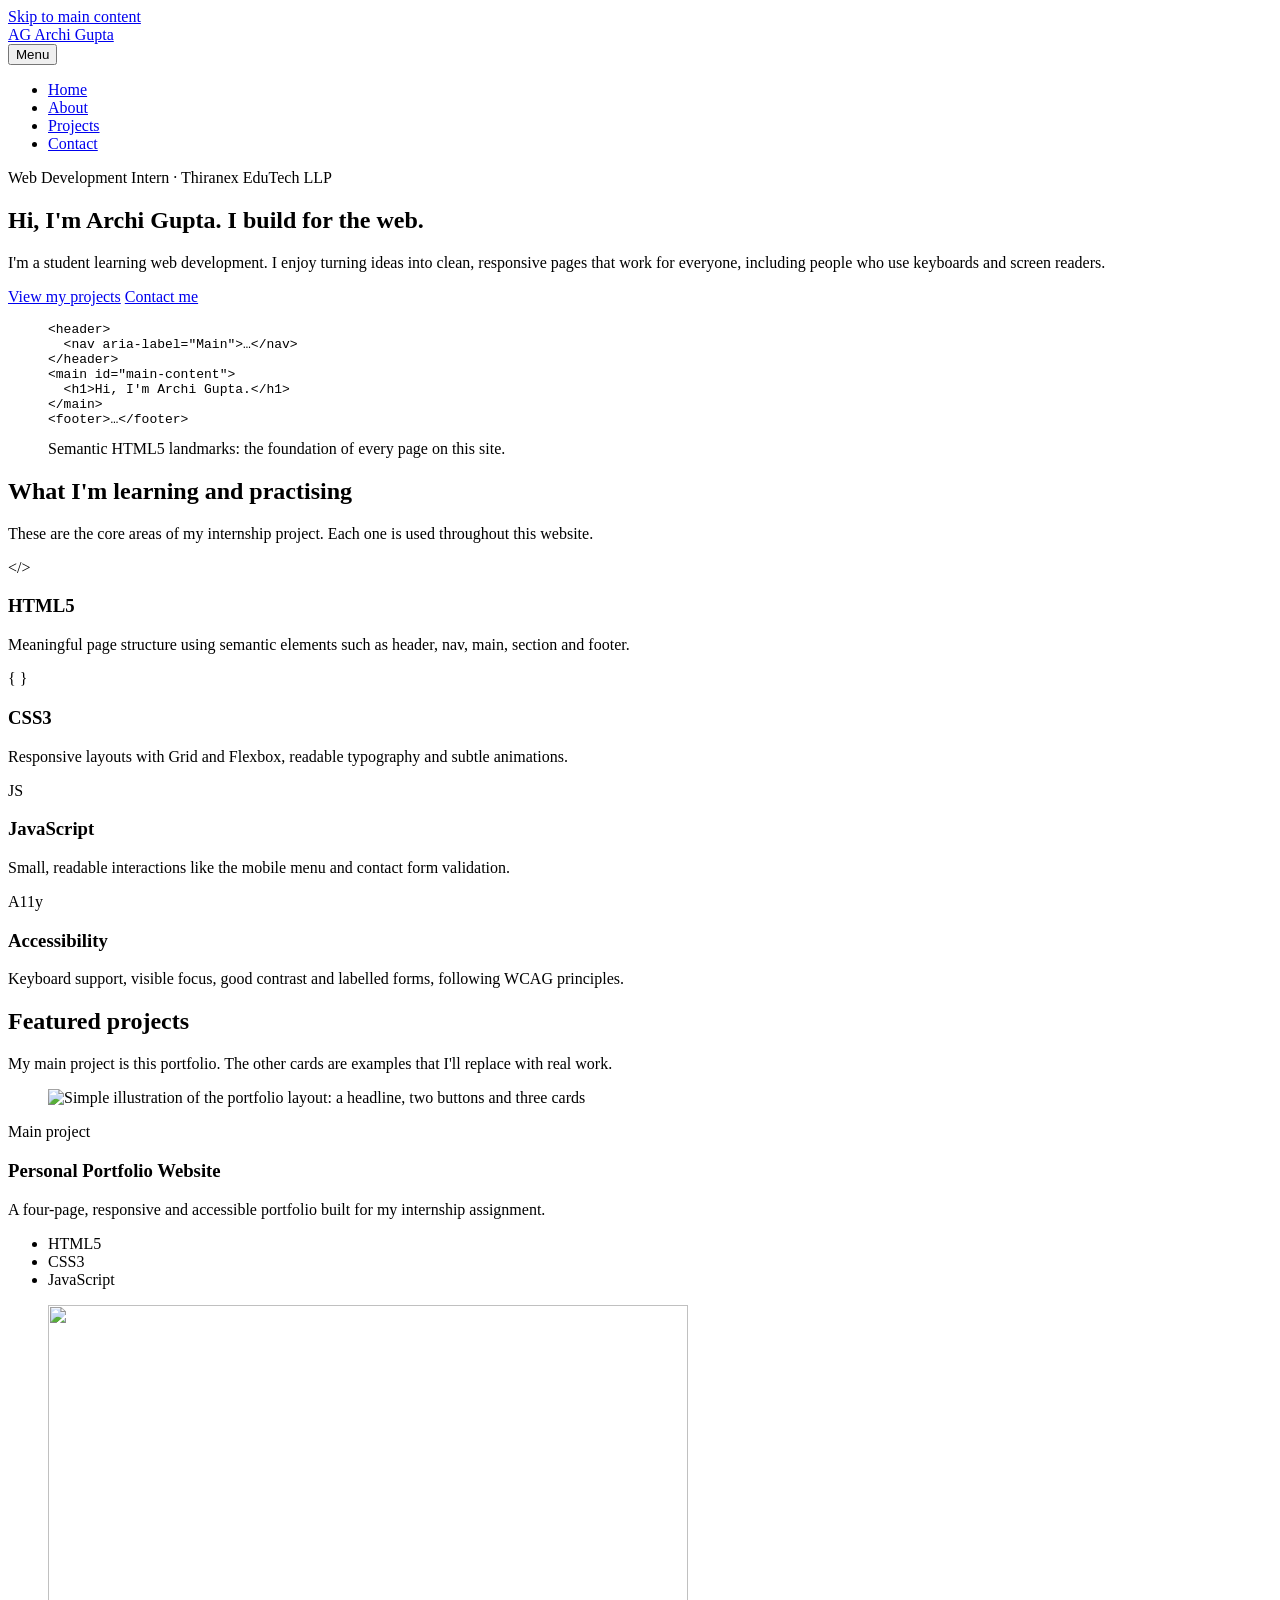
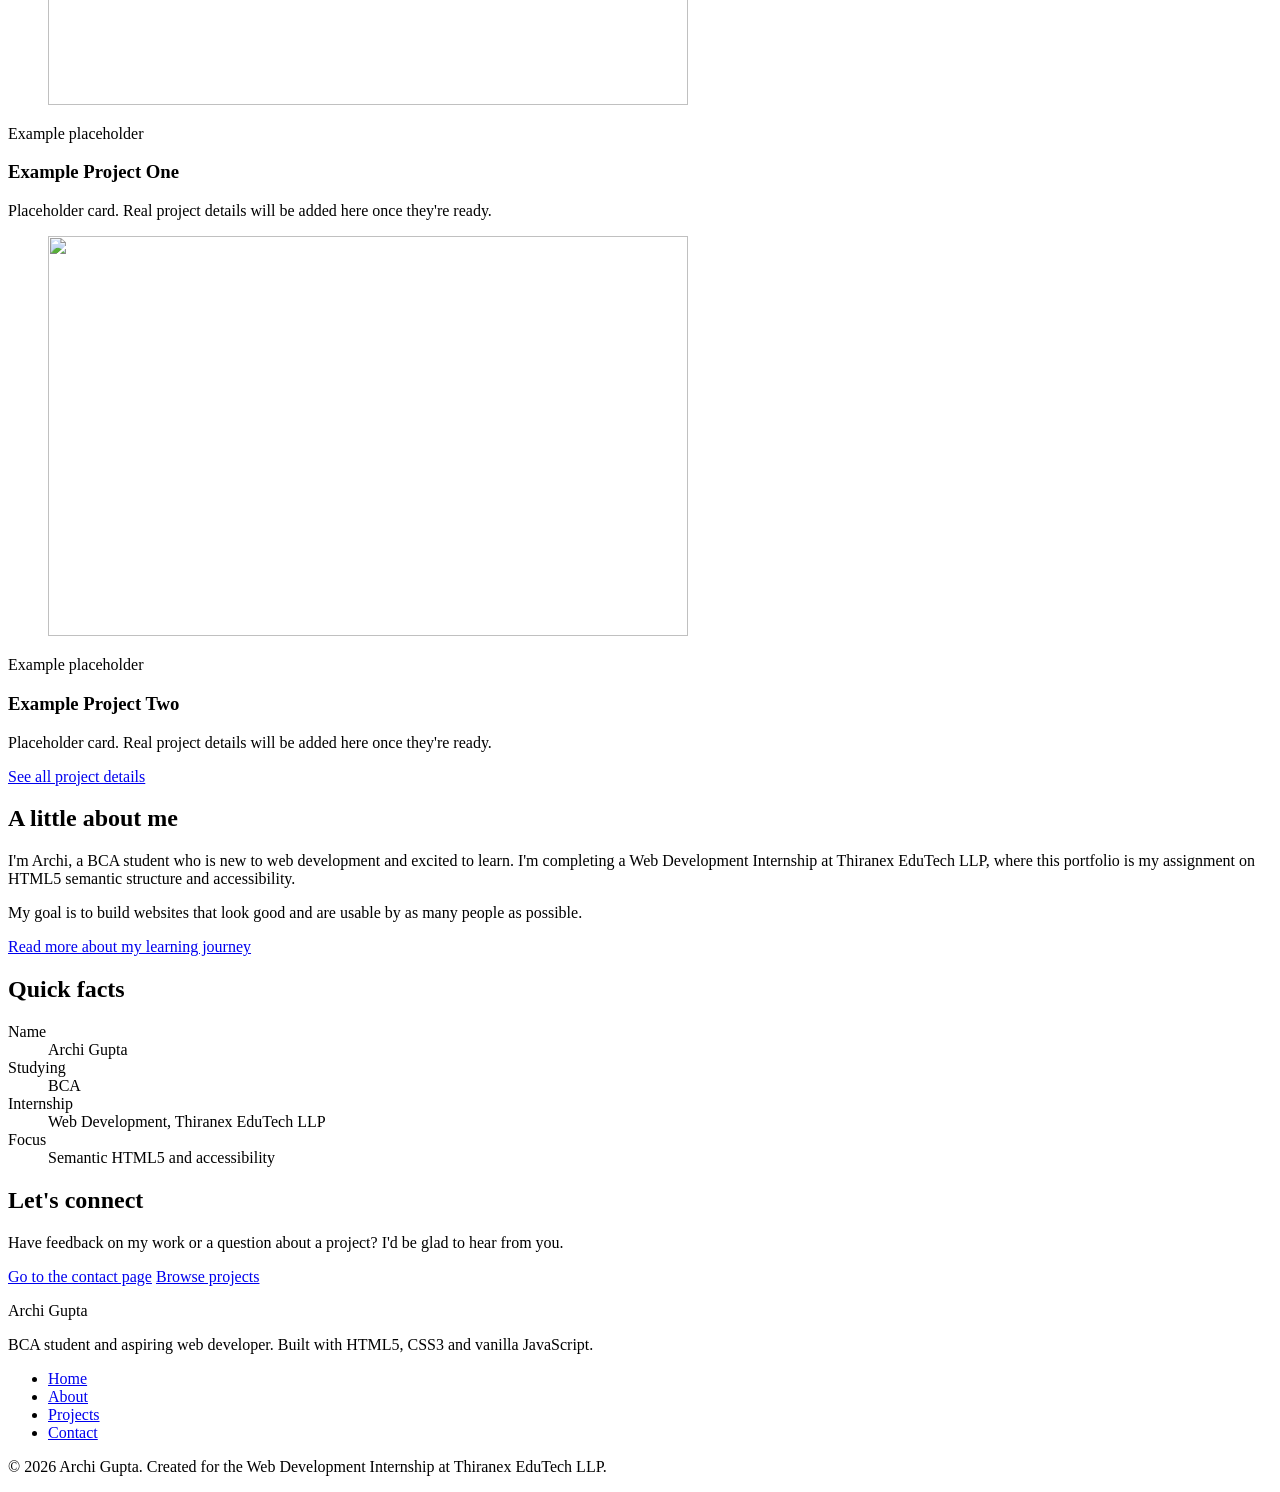
==== index.html @ 24c23763 "Portfolio Website Source Code" ====
<!DOCTYPE html>
<html lang="en">
<head>
  <meta charset="utf-8">
  <meta name="viewport" content="width=device-width, initial-scale=1">
  <title>Archi Gupta | Web Developer Portfolio – Home</title>
  <meta name="description" content="Portfolio of Archi Gupta, a BCA student learning web development, with projects built using semantic HTML5, CSS3, JavaScript and accessibility best practices.">
  <meta name="theme-color" content="#2f6b4f">
  <meta property="og:type" content="website">
  <meta property="og:site_name" content="Archi Gupta Portfolio">
  <meta property="og:title" content="Archi Gupta | Web Developer Portfolio">
  <meta property="og:description" content="A BCA student learning web development, building accessible websites with HTML5, CSS3 and JavaScript.">
  <meta property="og:locale" content="en_IN">
  <link rel="icon" href="assets/images/favicon.svg" type="image/svg+xml">
  <link rel="stylesheet" href="style.css">
  <script src="js/main.js" defer></script>
</head>
<body>
  <a class="skip-link" href="#main-content">Skip to main content</a>

  <header class="site-header">
    <div class="container header-inner">
      <a class="brand" href="index.html">
        <span class="brand__mark" aria-hidden="true">AG</span>
        Archi Gupta
      </a>
      <nav class="site-nav" aria-label="Main">
        <button class="nav-toggle" type="button" aria-expanded="false" aria-controls="primary-menu">
          <span class="nav-toggle__bars" aria-hidden="true"></span>
          Menu
        </button>
        <ul class="nav-menu" id="primary-menu">
          <li><a href="index.html" aria-current="page">Home</a></li>
          <li><a href="about.html">About</a></li>
          <li><a href="projects.html">Projects</a></li>
          <li><a href="contact.html">Contact</a></li>
        </ul>
      </nav>
    </div>
  </header>

  <main id="main-content" tabindex="-1">

    <!-- HERO -->
    <section class="hero" aria-labelledby="hero-heading">
      <div class="container hero__grid">
        <div class="hero__text fade-up">
          <p class="eyebrow">Web Development Intern · Thiranex EduTech LLP</p>
          <h1 id="hero-heading">Hi, I'm Archi Gupta. <span class="accent">I build for the web.</span></h1>
          <p class="lead">I'm a student learning web development. I enjoy turning ideas into clean, responsive pages that work for everyone, including people who use keyboards and screen readers.</p>
          <div class="btn-row">
            <a class="btn btn--primary" href="projects.html">View my projects</a>
            <a class="btn btn--ghost" href="contact.html">Contact me</a>
          </div>
        </div>

        <figure class="code-card fade-up">
          <pre><code>&lt;header&gt;
  &lt;nav aria-label="Main"&gt;…&lt;/nav&gt;
&lt;/header&gt;
&lt;main id="main-content"&gt;
  &lt;h1&gt;Hi, I'm Archi Gupta.&lt;/h1&gt;
&lt;/main&gt;
&lt;footer&gt;…&lt;/footer&gt;</code></pre>
          <figcaption>Semantic HTML5 landmarks: the foundation of every page on this site.</figcaption>
        </figure>
      </div>
    </section>

    <!-- SKILLS OVERVIEW -->
    <section class="section section--tint" aria-labelledby="skills-heading">
      <div class="container">
        <div class="section__intro">
          <h2 id="skills-heading">What I'm learning and practising</h2>
          <p>These are the core areas of my internship project. Each one is used throughout this website.</p>
        </div>
        <div class="grid grid--4">
          <article class="card">
            <span class="card__icon" aria-hidden="true">&lt;/&gt;</span>
            <h3>HTML5</h3>
            <p>Meaningful page structure using semantic elements such as header, nav, main, section and footer.</p>
          </article>
          <article class="card">
            <span class="card__icon" aria-hidden="true">{ }</span>
            <h3>CSS3</h3>
            <p>Responsive layouts with Grid and Flexbox, readable typography and subtle animations.</p>
          </article>
          <article class="card">
            <span class="card__icon" aria-hidden="true">JS</span>
            <h3>JavaScript</h3>
            <p>Small, readable interactions like the mobile menu and contact form validation.</p>
          </article>
          <article class="card">
            <span class="card__icon" aria-hidden="true">A11y</span>
            <h3>Accessibility</h3>
            <p>Keyboard support, visible focus, good contrast and labelled forms, following WCAG principles.</p>
          </article>
        </div>
      </div>
    </section>

    <!-- FEATURED PROJECTS -->
    <section class="section" aria-labelledby="featured-heading">
      <div class="container">
        <div class="section__intro">
          <h2 id="featured-heading">Featured projects</h2>
          <p>My main project is this portfolio. The other cards are examples that I'll replace with real work.</p>
        </div>
        <div class="grid grid--3">
          <article class="card project-card">
            <figure class="project-card__preview">
              <img src="assets/images/portfolio-preview.svg" width="640" height="400" alt="Simple illustration of the portfolio layout: a headline, two buttons and three cards">
            </figure>
            <div class="project-card__body">
              <span class="badge">Main project</span>
              <h3>Personal Portfolio Website</h3>
              <p>A four-page, responsive and accessible portfolio built for my internship assignment.</p>
              <ul class="tag-list">
                <li>HTML5</li><li>CSS3</li><li>JavaScript</li>
              </ul>
            </div>
          </article>
          <article class="card project-card">
            <figure class="project-card__preview">
              <img src="assets/images/placeholder-preview.svg" width="640" height="400" alt="">
            </figure>
            <div class="project-card__body">
              <span class="badge badge--placeholder">Example placeholder</span>
              <h3>Example Project One</h3>
              <p>Placeholder card. Real project details will be added here once they're ready.</p>
            </div>
          </article>
          <article class="card project-card">
            <figure class="project-card__preview">
              <img src="assets/images/placeholder-preview.svg" width="640" height="400" alt="">
            </figure>
            <div class="project-card__body">
              <span class="badge badge--placeholder">Example placeholder</span>
              <h3>Example Project Two</h3>
              <p>Placeholder card. Real project details will be added here once they're ready.</p>
            </div>
          </article>
        </div>
        <div class="btn-row">
          <a class="btn btn--ghost" href="projects.html">See all project details</a>
        </div>
      </div>
    </section>

    <!-- SHORT INTRODUCTION -->
    <section class="section section--tint" aria-labelledby="intro-heading">
      <div class="container split">
        <div>
          <h2 id="intro-heading">A little about me</h2>
          <p>I'm Archi, a BCA student who is new to web development and excited to learn. I'm completing a Web Development Internship at Thiranex EduTech LLP, where this portfolio is my assignment on HTML5 semantic structure and accessibility.</p>
          <p>My goal is to build websites that look good and are usable by as many people as possible.</p>
          <p><a href="about.html">Read more about my learning journey</a></p>
        </div>
        <aside class="aside-card" aria-labelledby="facts-heading">
          <h2 id="facts-heading">Quick facts</h2>
          <dl class="facts">
            <div><dt>Name</dt><dd>Archi Gupta</dd></div>
            <div><dt>Studying</dt><dd>BCA</dd></div>
            <div><dt>Internship</dt><dd>Web Development, Thiranex EduTech LLP</dd></div>
            <div><dt>Focus</dt><dd>Semantic HTML5 and accessibility</dd></div>
          </dl>
        </aside>
      </div>
    </section>

    <!-- CONTACT CTA -->
    <section class="section" aria-labelledby="cta-heading">
      <div class="container">
        <div class="cta-band">
          <h2 id="cta-heading">Let's connect</h2>
          <p>Have feedback on my work or a question about a project? I'd be glad to hear from you.</p>
          <div class="btn-row">
            <a class="btn btn--primary" href="contact.html">Go to the contact page</a>
            <a class="btn btn--ghost" href="projects.html">Browse projects</a>
          </div>
        </div>
      </div>
    </section>
  </main>

  <footer class="site-footer">
    <div class="container">
      <div class="footer-grid">
        <div>
          <p class="footer-brand">Archi Gupta</p>
          <p>BCA student and aspiring web developer. Built with HTML5, CSS3 and vanilla JavaScript.</p>
        </div>
        <nav aria-label="Footer">
          <ul class="footer-links">
            <li><a href="index.html">Home</a></li>
            <li><a href="about.html">About</a></li>
            <li><a href="projects.html">Projects</a></li>
            <li><a href="contact.html">Contact</a></li>
          </ul>
        </nav>
      </div>
      <p class="footer-bottom">&copy; <span id="current-year">2026</span> Archi Gupta. Created for the Web Development Internship at Thiranex EduTech LLP.</p>
    </div>
  </footer>
</body>
</html>
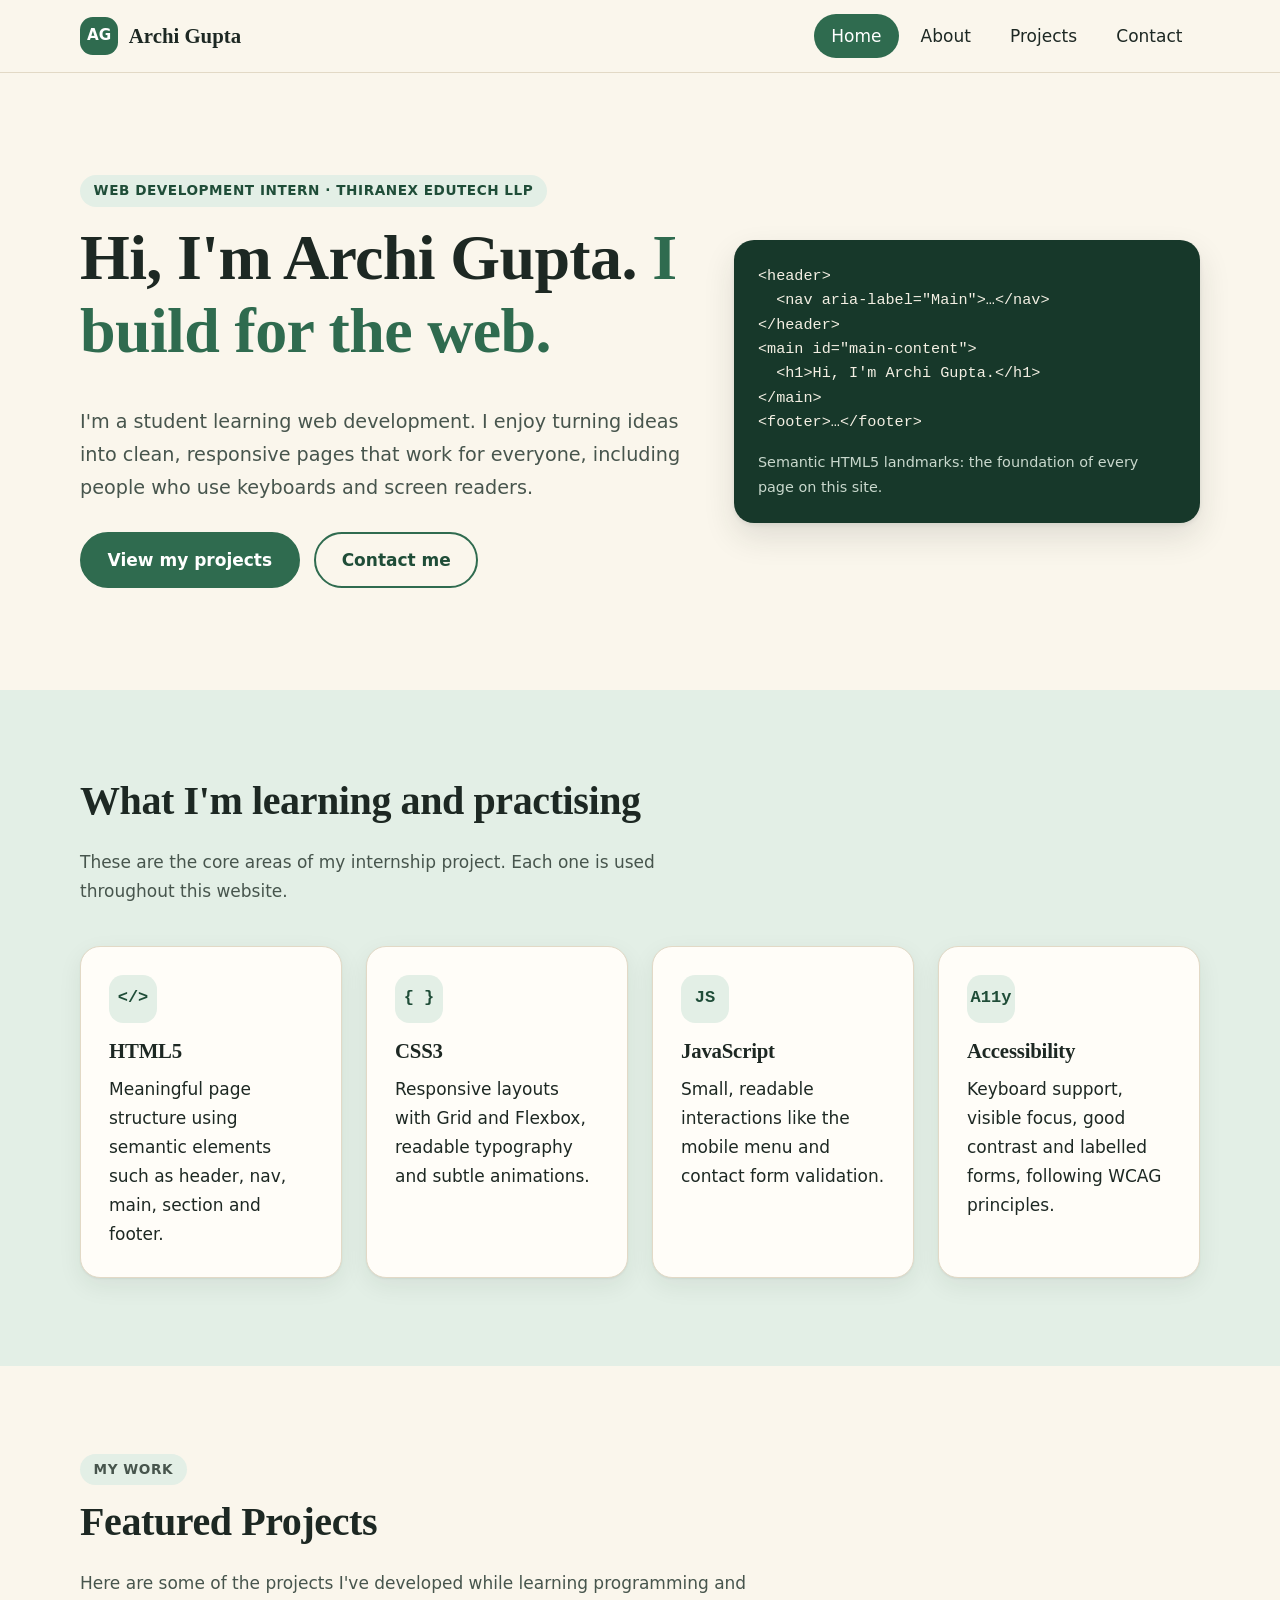
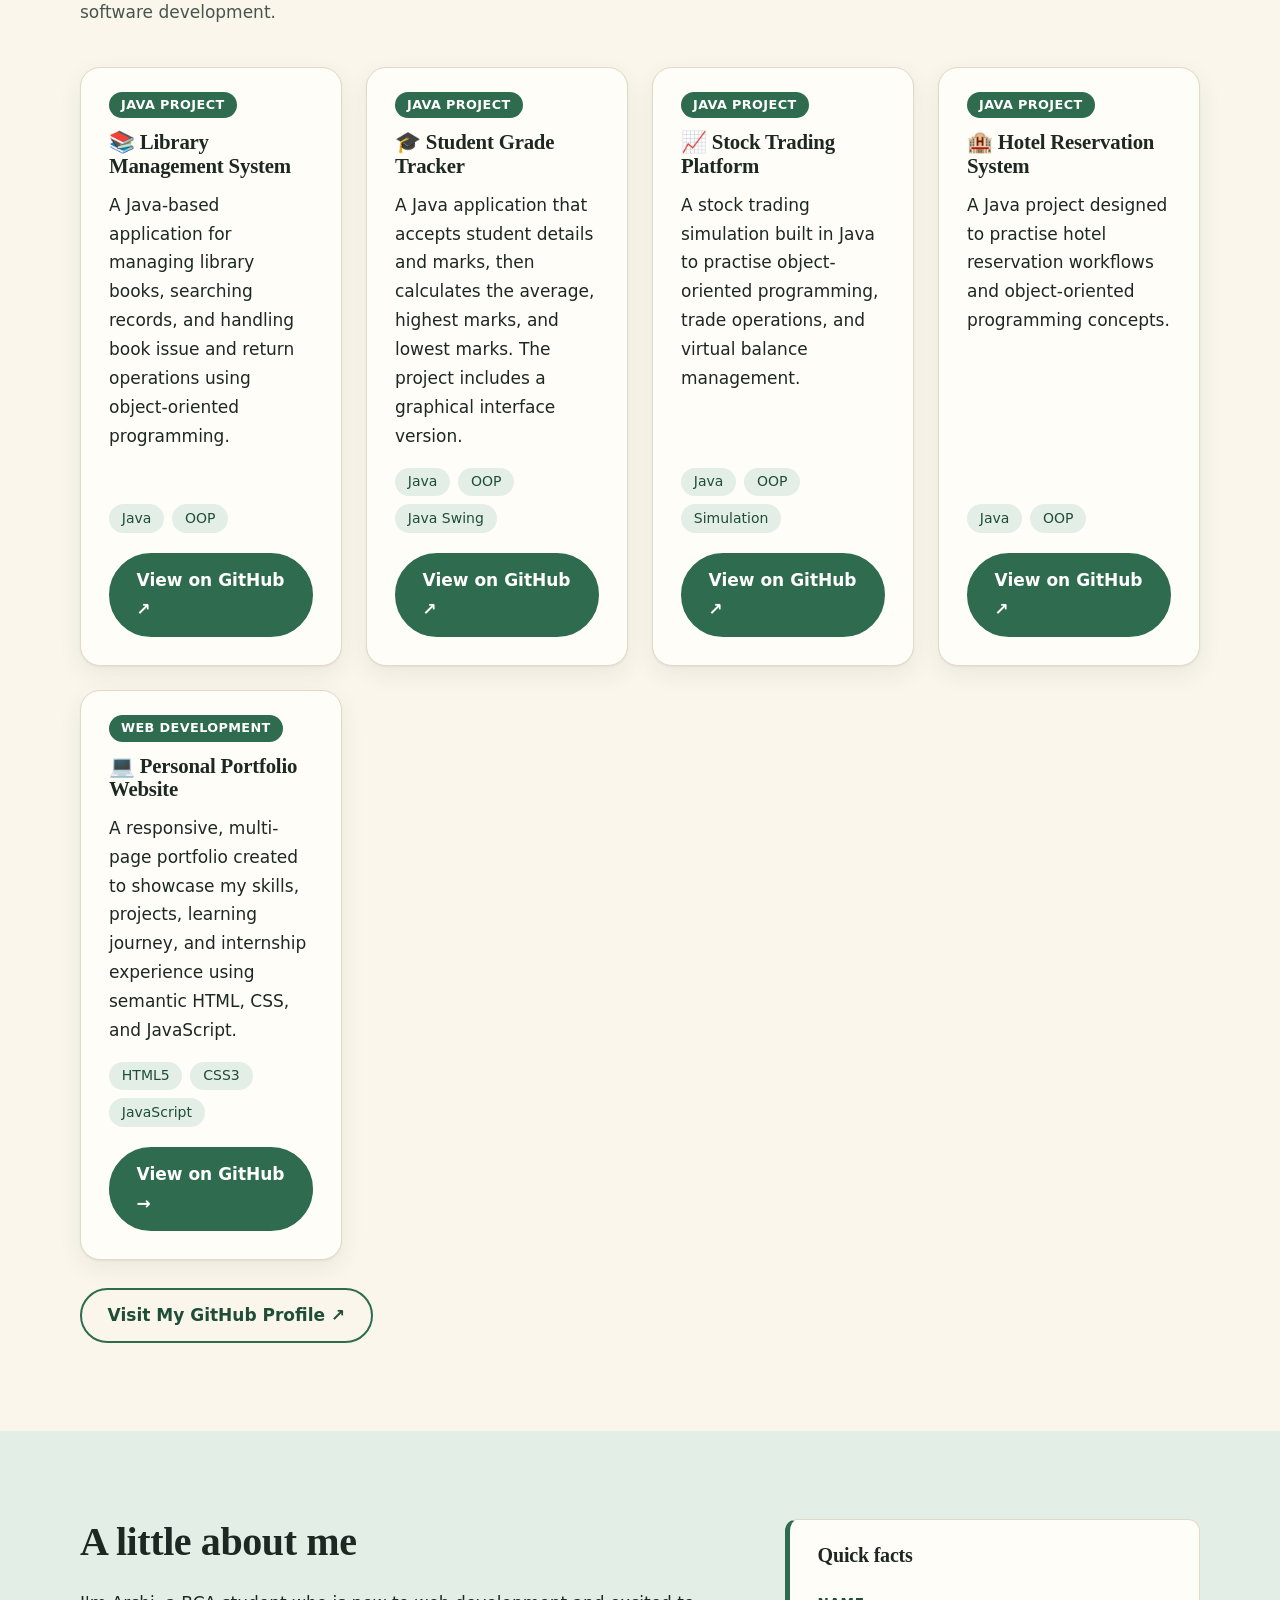
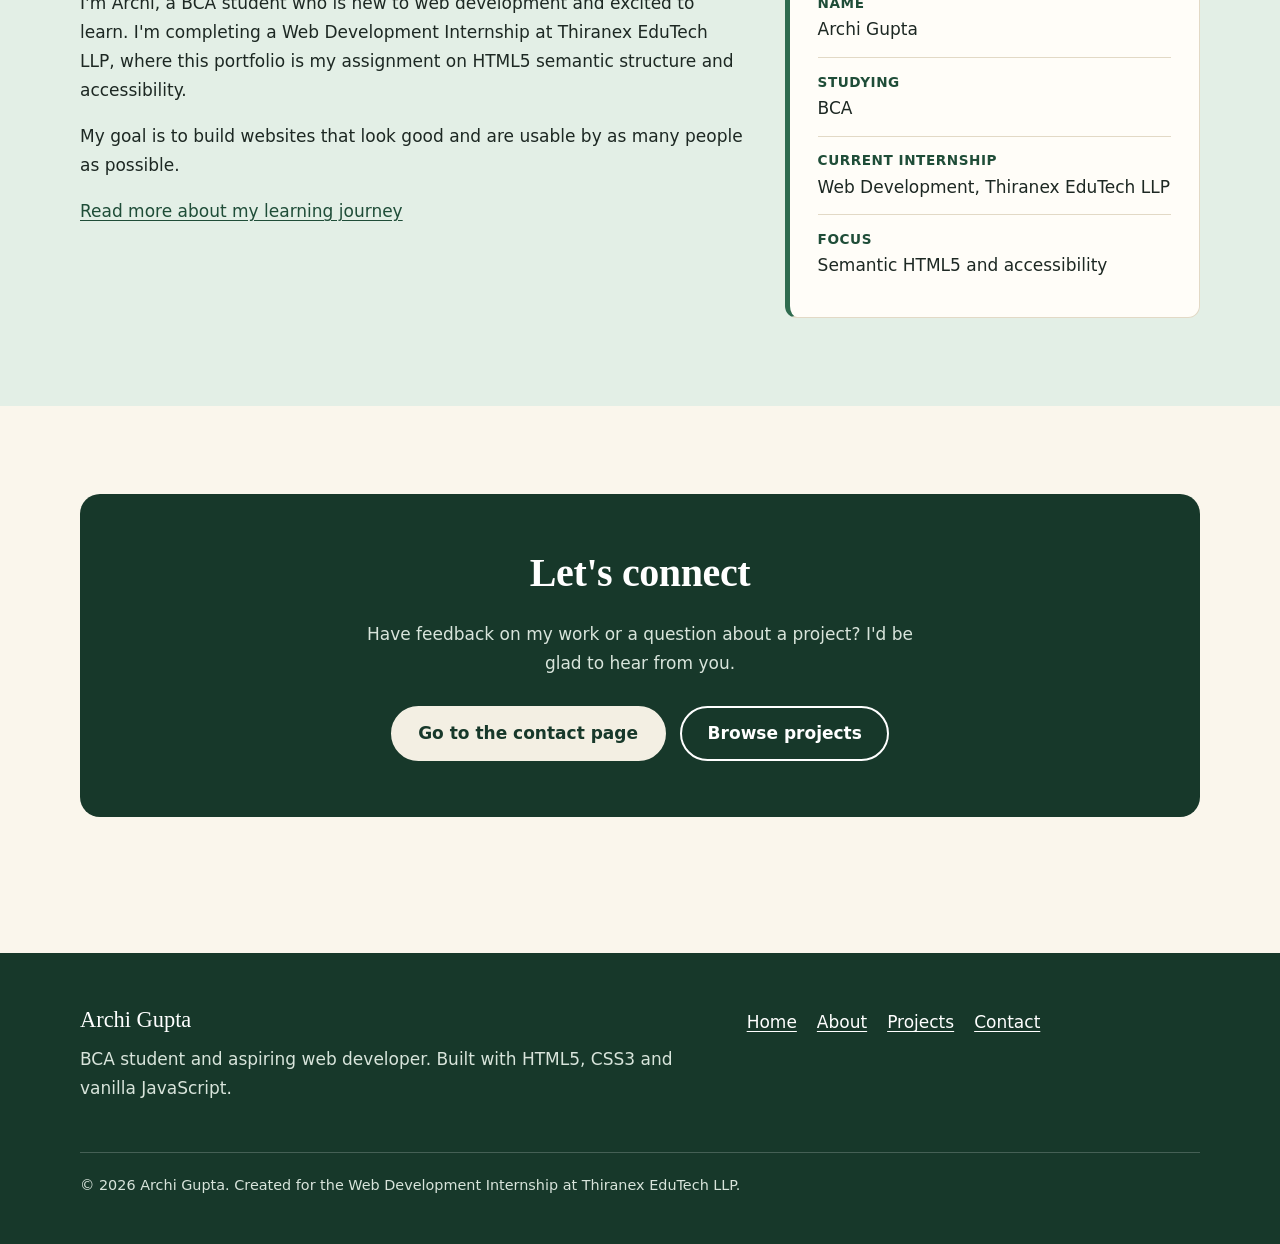
==== commit cbd21a2a: "Portfolio Source Code" ====
--- a/index.html
+++ b/index.html
@@ -100,53 +100,182 @@
     </section>
 
     <!-- FEATURED PROJECTS -->
-    <section class="section" aria-labelledby="featured-heading">
-      <div class="container">
-        <div class="section__intro">
-          <h2 id="featured-heading">Featured projects</h2>
-          <p>My main project is this portfolio. The other cards are examples that I'll replace with real work.</p>
-        </div>
-        <div class="grid grid--3">
-          <article class="card project-card">
-            <figure class="project-card__preview">
-              <img src="assets/images/portfolio-preview.svg" width="640" height="400" alt="Simple illustration of the portfolio layout: a headline, two buttons and three cards">
-            </figure>
-            <div class="project-card__body">
-              <span class="badge">Main project</span>
-              <h3>Personal Portfolio Website</h3>
-              <p>A four-page, responsive and accessible portfolio built for my internship assignment.</p>
-              <ul class="tag-list">
-                <li>HTML5</li><li>CSS3</li><li>JavaScript</li>
-              </ul>
-            </div>
-          </article>
-          <article class="card project-card">
-            <figure class="project-card__preview">
-              <img src="assets/images/placeholder-preview.svg" width="640" height="400" alt="">
-            </figure>
-            <div class="project-card__body">
-              <span class="badge badge--placeholder">Example placeholder</span>
-              <h3>Example Project One</h3>
-              <p>Placeholder card. Real project details will be added here once they're ready.</p>
-            </div>
-          </article>
-          <article class="card project-card">
-            <figure class="project-card__preview">
-              <img src="assets/images/placeholder-preview.svg" width="640" height="400" alt="">
-            </figure>
-            <div class="project-card__body">
-              <span class="badge badge--placeholder">Example placeholder</span>
-              <h3>Example Project Two</h3>
-              <p>Placeholder card. Real project details will be added here once they're ready.</p>
-            </div>
-          </article>
-        </div>
-        <div class="btn-row">
-          <a class="btn btn--ghost" href="projects.html">See all project details</a>
-        </div>
-      </div>
-    </section>
-
+    
+<!-- FEATURED PROJECTS -->
+<section class="section" aria-labelledby="featured-heading">
+  <div class="container">
+
+    <div class="section__intro">
+      <p class="eyebrow">MY WORK</p>
+      <h2 id="featured-heading">Featured Projects</h2>
+      <p>
+        Here are some of the projects I've developed while learning
+        programming and software development.
+      </p>
+    </div>
+
+    <div class="grid grid--3">
+
+      <!-- PROJECT 1: LIBRARY MANAGEMENT SYSTEM -->
+      <article class="card project-card">
+        <div class="project-card__body">
+          <span class="badge">Java Project</span>
+
+          <h3>📚 Library Management System</h3>
+
+          <p>
+            A Java-based application for managing library books,
+            searching records, and handling book issue and return
+            operations using object-oriented programming.
+          </p>
+
+          <ul class="tag-list">
+            <li>Java</li>
+            <li>OOP</li>
+          </ul>
+
+          <a
+            class="btn btn--primary"
+            href="https://github.com/archijsp05-ship-it/Library-Management-System"
+            target="_blank"
+            rel="noopener noreferrer"
+          >
+            View on GitHub ↗
+          </a>
+        </div>
+      </article>
+
+      <!-- PROJECT 2: STUDENT GRADE TRACKER -->
+      <article class="card project-card">
+        <div class="project-card__body">
+          <span class="badge">Java Project</span>
+
+          <h3>🎓 Student Grade Tracker</h3>
+
+          <p>
+            A Java application that accepts student details and marks,
+            then calculates the average, highest marks, and lowest marks.
+            The project includes a graphical interface version.
+          </p>
+
+          <ul class="tag-list">
+            <li>Java</li>
+            <li>OOP</li>
+            <li>Java Swing</li>
+          </ul>
+
+          <a
+            class="btn btn--primary"
+            href="https://github.com/archijsp05-ship-it/CodeAlpha_StudentGradeTracker"
+            target="_blank"
+            rel="noopener noreferrer"
+          >
+            View on GitHub ↗
+          </a>
+        </div>
+      </article>
+
+      <!-- PROJECT 3: STOCK TRADING PLATFORM -->
+      <article class="card project-card">
+        <div class="project-card__body">
+          <span class="badge">Java Project</span>
+
+          <h3>📈 Stock Trading Platform</h3>
+
+          <p>
+            A stock trading simulation built in Java to practise
+            object-oriented programming, trade operations, and
+            virtual balance management.
+          </p>
+
+          <ul class="tag-list">
+            <li>Java</li>
+            <li>OOP</li>
+            <li>Simulation</li>
+          </ul>
+
+          <a
+            class="btn btn--primary"
+            href="https://github.com/archijsp05-ship-it/CodeAlpha_StockTradingPlatform"
+            target="_blank"
+            rel="noopener noreferrer"
+          >
+            View on GitHub ↗
+          </a>
+        </div>
+      </article>
+
+      <!-- PROJECT 4: HOTEL RESERVATION SYSTEM -->
+      <article class="card project-card">
+        <div class="project-card__body">
+          <span class="badge">Java Project</span>
+
+          <h3>🏨 Hotel Reservation System</h3>
+
+          <p>
+            A Java project designed to practise hotel reservation
+            workflows and object-oriented programming concepts.
+          </p>
+
+          <ul class="tag-list">
+            <li>Java</li>
+            <li>OOP</li>
+          </ul>
+
+          <a
+            class="btn btn--primary"
+            href="https://github.com/archijsp05-ship-it/CodeAplha_HotelReservationSystem"
+            target="_blank"
+            rel="noopener noreferrer"
+          >
+            View on GitHub ↗
+          </a>
+        </div>
+      </article>
+
+      <!-- PROJECT 5: PERSONAL PORTFOLIO -->
+      <article class="card project-card">
+        <div class="project-card__body">
+          <span class="badge">Web Development</span>
+
+          <h3>💻 Personal Portfolio Website</h3>
+
+          <p>
+            A responsive, multi-page portfolio created to showcase
+            my skills, projects, learning journey, and internship
+            experience using semantic HTML, CSS, and JavaScript.
+          </p>
+
+          <ul class="tag-list">
+            <li>HTML5</li>
+            <li>CSS3</li>
+            <li>JavaScript</li>
+          </ul>
+
+          <a
+            class="btn btn--primary"
+            href="https://github.com/archijsp05-ship-it/My_Portfolio"
+          >
+            View on GitHub →
+          </a>
+        </div>
+      </article>
+
+    </div>
+
+    <div class="btn-row">
+      <a
+        class="btn btn--ghost"
+        href="https://github.com/archijsp05-ship-it"
+        target="_blank"
+        rel="noopener noreferrer"
+      >
+        Visit My GitHub Profile ↗
+      </a>
+    </div>
+
+  </div>
+</section>
     <!-- SHORT INTRODUCTION -->
     <section class="section section--tint" aria-labelledby="intro-heading">
       <div class="container split">
@@ -161,7 +290,7 @@
           <dl class="facts">
             <div><dt>Name</dt><dd>Archi Gupta</dd></div>
             <div><dt>Studying</dt><dd>BCA</dd></div>
-            <div><dt>Internship</dt><dd>Web Development, Thiranex EduTech LLP</dd></div>
+            <div><dt>CURRENT Internship</dt><dd>Web Development, Thiranex EduTech LLP</dd></div>
             <div><dt>Focus</dt><dd>Semantic HTML5 and accessibility</dd></div>
           </dl>
         </aside>
--- a/style.css
+++ b/style.css
@@ -0,0 +1,521 @@
+/* ==========================================================
+   Archi Gupta — Portfolio stylesheet
+   Sections: 1 Tokens · 2 Base · 3 Layout · 4 Header/Nav
+             5 Buttons · 6 Hero · 7 Cards · 8 Page sections
+             9 Contact form · 10 Footer · 11 Responsive
+             12 Reduced motion
+   ========================================================== */
+
+/* 1. DESIGN TOKENS ---------------------------------------- */
+:root {
+  /* Colours (all text pairs checked for WCAG AA contrast, 4.5:1+) */
+  --bg: #faf6ec;            /* light cream page background */
+  --surface: #fffdf8;       /* card background */
+  --ink: #1d2823;           /* main text */
+  --muted: #47554d;         /* secondary text */
+  --green: #2f6b4f;         /* accent / buttons (white text on it = 6.3:1) */
+  --green-dark: #1f4d38;    /* hover state */
+  --green-soft: #e3efe6;    /* tinted backgrounds */
+  --forest: #17382a;        /* footer + code card */
+  --line: #e2d9c6;          /* borders */
+  --error: #a12b2b;
+  --error-soft: #fbeaea;
+  --note-bg: #fdf0cf;       /* "placeholder" badges */
+  --note-ink: #5c4300;
+
+  /* Type */
+  --font-body: system-ui, -apple-system, "Segoe UI", Roboto, Helvetica, Arial, sans-serif;
+  --font-display: "Iowan Old Style", "Palatino Linotype", Palatino, Georgia, serif;
+
+  /* Shape + shadow */
+  --radius: 1.25rem;
+  --radius-sm: 0.75rem;
+  --shadow: 0 1px 2px rgba(29, 40, 35, 0.06), 0 8px 24px rgba(29, 40, 35, 0.07);
+  --shadow-hover: 0 2px 4px rgba(29, 40, 35, 0.08), 0 14px 32px rgba(29, 40, 35, 0.12);
+}
+
+/* 2. BASE -------------------------------------------------- */
+*, *::before, *::after { box-sizing: border-box; }
+
+html { scroll-behavior: smooth; -webkit-text-size-adjust: 100%; }
+
+body {
+  margin: 0;
+  font-family: var(--font-body);
+  font-size: 1.0625rem;         /* 17px, scales with user settings */
+  line-height: 1.7;
+  color: var(--ink);
+  background: var(--bg);
+}
+
+img, svg { max-width: 100%; height: auto; display: block; }
+
+h1, h2, h3 {
+  font-family: var(--font-display);
+  line-height: 1.15;
+  margin: 0 0 0.6em;
+  letter-spacing: -0.01em;
+}
+h1 { font-size: clamp(2.25rem, 5vw + 1rem, 4rem); }
+h2 { font-size: clamp(1.75rem, 2.5vw + 1rem, 2.5rem); }
+h3 { font-size: 1.3rem; }
+p  { margin: 0 0 1em; }
+
+a { color: var(--green-dark); text-underline-offset: 0.2em; }
+a:hover { color: var(--green); }
+
+/* Visible keyboard focus for every interactive element */
+:focus-visible {
+  outline: 3px solid var(--green);
+  outline-offset: 3px;
+  border-radius: 4px;
+}
+main:focus { outline: none; }   /* main is focused only by the skip link */
+
+.visually-hidden {
+  position: absolute !important;
+  width: 1px; height: 1px;
+  margin: -1px; padding: 0; border: 0;
+  overflow: hidden;
+  clip: rect(0 0 0 0);
+  white-space: nowrap;
+}
+
+/* Skip link: hidden until it receives keyboard focus */
+.skip-link {
+  position: absolute;
+  left: 1rem;
+  top: -4rem;
+  z-index: 100;
+  padding: 0.75rem 1.25rem;
+  background: var(--forest);
+  color: #fff;
+  font-weight: 600;
+  border-radius: var(--radius-sm);
+  text-decoration: none;
+}
+.skip-link:focus { top: 1rem; color: #fff; }
+
+/* 3. LAYOUT ------------------------------------------------ */
+.container { width: min(100% - 2.5rem, 70rem); margin-inline: auto; }
+
+.section { padding-block: clamp(3rem, 7vw, 5.5rem); }
+.section--tint { background: var(--green-soft); }
+
+.section__intro { max-width: 42rem; margin-bottom: 2.5rem; }
+.section__intro p { color: var(--muted); }
+
+.eyebrow {
+  display: inline-block;
+  margin-bottom: 0.9rem;
+  padding: 0.25rem 0.85rem;
+  font-size: 0.85rem;
+  font-weight: 600;
+  letter-spacing: 0.04em;
+  text-transform: uppercase;
+  color: var(--green-dark);
+  background: var(--green-soft);
+  border-radius: 999px;
+}
+
+.grid { display: grid; gap: 1.5rem; }
+.grid--2 { grid-template-columns: repeat(auto-fit, minmax(min(100%, 19rem), 1fr)); }
+.grid--3 { grid-template-columns: repeat(auto-fit, minmax(min(100%, 16rem), 1fr)); }
+.grid--4 { grid-template-columns: repeat(auto-fit, minmax(min(100%, 13rem), 1fr)); }
+
+.split { display: grid; gap: 2.5rem; align-items: start; }
+
+/* 4. HEADER + NAVIGATION ----------------------------------- */
+.site-header {
+  position: sticky;
+  top: 0;
+  z-index: 50;
+  background: rgba(250, 246, 236, 0.94);
+  backdrop-filter: blur(8px);
+  border-bottom: 1px solid var(--line);
+}
+.header-inner {
+  display: flex;
+  align-items: center;
+  justify-content: space-between;
+  gap: 1rem;
+  min-height: 4.5rem;
+  flex-wrap: wrap;
+}
+
+.brand {
+  display: inline-flex;
+  align-items: center;
+  gap: 0.65rem;
+  min-height: 44px;
+  font-family: var(--font-display);
+  font-size: 1.3rem;
+  font-weight: 700;
+  color: var(--ink);
+  text-decoration: none;
+}
+.brand__mark {
+  display: grid;
+  place-items: center;
+  width: 2.4rem; height: 2.4rem;
+  font-family: var(--font-body);
+  font-size: 0.95rem;
+  color: #fff;
+  background: var(--green);
+  border-radius: 0.8rem;
+}
+
+.nav-toggle {
+  display: none;                  /* shown only when JS is running (see .js below) */
+  align-items: center;
+  gap: 0.5rem;
+  min-height: 44px;
+  padding: 0.5rem 1rem;
+  font: inherit;
+  font-weight: 600;
+  color: var(--ink);
+  background: var(--surface);
+  border: 1.5px solid var(--ink);
+  border-radius: 999px;
+  cursor: pointer;
+}
+.nav-toggle__bars, .nav-toggle__bars::before, .nav-toggle__bars::after {
+  display: block;
+  width: 1.1rem; height: 2px;
+  background: currentColor;
+  border-radius: 2px;
+  transition: transform 0.2s ease;
+}
+.nav-toggle__bars { position: relative; }
+.nav-toggle__bars::before, .nav-toggle__bars::after { content: ""; position: absolute; left: 0; }
+.nav-toggle__bars::before { top: -6px; }
+.nav-toggle__bars::after  { top: 6px; }
+.nav-toggle[aria-expanded="true"] .nav-toggle__bars { background: transparent; }
+.nav-toggle[aria-expanded="true"] .nav-toggle__bars::before { transform: translateY(6px) rotate(45deg); }
+.nav-toggle[aria-expanded="true"] .nav-toggle__bars::after  { transform: translateY(-6px) rotate(-45deg); }
+
+.nav-menu {
+  display: flex;
+  flex-wrap: wrap;
+  gap: 0.25rem;
+  margin: 0; padding: 0;
+  list-style: none;
+}
+.nav-menu a {
+  display: inline-flex;
+  align-items: center;
+  min-height: 44px;
+  padding: 0.4rem 1rem;
+  font-weight: 500;
+  color: var(--ink);
+  text-decoration: none;
+  border-radius: 999px;
+  transition: background-color 0.2s ease;
+}
+.nav-menu a:hover { background: var(--green-soft); color: var(--ink); }
+.nav-menu a[aria-current="page"] { background: var(--green); color: #fff; }
+
+/* Collapsed menu only when JavaScript is available */
+@media (max-width: 47.99em) {
+  .js .nav-toggle { display: inline-flex; }
+  .js .site-nav { width: 100%; }
+  .js .nav-menu { display: none; flex-direction: column; padding-bottom: 1rem; }
+  .js .nav-menu.is-open { display: flex; }
+  .nav-menu a { width: 100%; }
+  .site-nav { order: 3; }
+}
+
+/* 5. BUTTONS ----------------------------------------------- */
+.btn {
+  display: inline-flex;
+  align-items: center;
+  justify-content: center;
+  gap: 0.5rem;
+  min-height: 48px;
+  padding: 0.7rem 1.6rem;
+  font: inherit;
+  font-weight: 600;
+  text-decoration: none;
+  border: 2px solid var(--green);
+  border-radius: 999px;
+  cursor: pointer;
+  transition: transform 0.2s ease, background-color 0.2s ease, box-shadow 0.2s ease;
+}
+.btn--primary { background: var(--green); color: #fff; }
+.btn--primary:hover { background: var(--green-dark); border-color: var(--green-dark); color: #fff; transform: translateY(-2px); box-shadow: var(--shadow); }
+.btn--ghost { background: transparent; color: var(--green-dark); }
+.btn--ghost:hover { background: var(--green-soft); color: var(--green-dark); transform: translateY(-2px); }
+.btn-row { display: flex; flex-wrap: wrap; gap: 0.9rem; margin-top: 1.75rem; }
+
+/* Link-styled-as-button that isn't available yet */
+.btn--pending {
+  min-height: 44px;
+  padding: 0.5rem 1.1rem;
+  font-size: 0.95rem;
+  font-weight: 500;
+  color: var(--muted);
+  background: transparent;
+  border: 1.5px dashed var(--muted);
+  border-radius: 999px;
+  display: inline-flex;
+  align-items: center;
+}
+
+/* 6. HERO -------------------------------------------------- */
+.hero { padding-block: clamp(3rem, 8vw, 6.5rem); }
+.hero__grid { display: grid; gap: 3rem; align-items: center; }
+.hero__text .lead { font-size: 1.2rem; color: var(--muted); max-width: 38rem; }
+.hero h1 .accent { color: var(--green); }
+
+.code-card {
+  margin: 0;
+  padding: 1.5rem;
+  color: #f3efe3;
+  background: var(--forest);
+  border-radius: var(--radius);
+  box-shadow: var(--shadow-hover);
+}
+.code-card pre {
+  margin: 0 0 1rem;
+  font-family: ui-monospace, "SF Mono", Consolas, monospace;
+  font-size: 0.95rem;
+  line-height: 1.6;
+  white-space: pre-wrap;           /* wraps instead of scrolling → no overflow */
+  overflow-wrap: anywhere;
+}
+.code-card figcaption { font-size: 0.9rem; color: #c9d8cd; }
+
+/* Gentle entrance animation (disabled for reduced motion, section 12) */
+.fade-up { animation: fadeUp 0.7s ease both; }
+@keyframes fadeUp {
+  from { opacity: 0; transform: translateY(16px); }
+  to   { opacity: 1; transform: none; }
+}
+
+/* 7. CARDS ------------------------------------------------- */
+.card {
+  display: flex;
+  flex-direction: column;
+  padding: 1.75rem;
+  background: var(--surface);
+  border: 1px solid var(--line);
+  border-radius: var(--radius);
+  box-shadow: var(--shadow);
+  transition: transform 0.25s ease, box-shadow 0.25s ease;
+}
+.card:hover { transform: translateY(-4px); box-shadow: var(--shadow-hover); }
+.card p:last-child { margin-bottom: 0; }
+.card__icon {
+  display: grid;
+  place-items: center;
+  width: 3rem; height: 3rem;
+  margin-bottom: 1rem;
+  font-family: ui-monospace, Consolas, monospace;
+  font-weight: 700;
+  color: var(--green-dark);
+  background: var(--green-soft);
+  border-radius: 0.9rem;
+}
+
+.tag-list { display: flex; flex-wrap: wrap; gap: 0.5rem; margin: 0 0 1.25rem; padding: 0; list-style: none; }
+.tag-list li {
+  padding: 0.15rem 0.8rem;
+  font-size: 0.875rem;
+  font-weight: 500;
+  color: var(--green-dark);
+  background: var(--green-soft);
+  border-radius: 999px;
+}
+
+.badge {
+  display: inline-block;
+  align-self: flex-start;
+  margin-bottom: 0.75rem;
+  padding: 0.15rem 0.75rem;
+  font-size: 0.8rem;
+  font-weight: 700;
+  letter-spacing: 0.03em;
+  text-transform: uppercase;
+  border-radius: 999px;
+  color: #fff;
+  background: var(--green);
+}
+.badge--placeholder { color: var(--note-ink); background: var(--note-bg); }
+
+/* Project cards */
+.project-card { padding: 0; overflow: hidden; }
+.project-card__preview { margin: 0; background: var(--green-soft); border-bottom: 1px solid var(--line); }
+.project-card__preview img { width: 100%; aspect-ratio: 16 / 10; object-fit: cover; }
+.project-card__preview figcaption { padding: 0.5rem 1.25rem; font-size: 0.85rem; color: var(--muted); }
+.project-card__body { display: flex; flex-direction: column; flex: 1; padding: 1.5rem 1.75rem 1.75rem; }
+.project-card__body > p { flex: 1; }
+.project-card__links { display: flex; flex-wrap: wrap; gap: 0.6rem; }
+
+/* 8. PAGE SECTIONS ----------------------------------------- */
+.page-hero { padding-block: clamp(2.5rem, 6vw, 4.5rem) 1rem; }
+.page-hero p { max-width: 42rem; font-size: 1.15rem; color: var(--muted); }
+
+.facts { margin: 0; }
+.facts div { padding: 0.8rem 0; border-bottom: 1px solid var(--line); }
+.facts div:last-child { border-bottom: 0; }
+.facts dt { font-size: 0.85rem; font-weight: 700; text-transform: uppercase; letter-spacing: 0.04em; color: var(--green-dark); }
+.facts dd { margin: 0; }
+
+.aside-card {
+  padding: 1.5rem 1.75rem;
+  background: var(--surface);
+  border: 1px solid var(--line);
+  border-left: 5px solid var(--green);
+  border-radius: var(--radius-sm);
+}
+.aside-card h2, .aside-card h3 { font-size: 1.25rem; }
+.aside-card :last-child { margin-bottom: 0; }
+
+.check-list { margin: 0 0 1em; padding-left: 1.25rem; }
+.check-list li { margin-bottom: 0.5rem; }
+
+.steps { counter-reset: step; margin: 0; padding: 0; list-style: none; display: grid; gap: 1rem; }
+.steps li {
+  position: relative;
+  padding: 1.1rem 1.25rem 1.1rem 4rem;
+  background: var(--surface);
+  border: 1px solid var(--line);
+  border-radius: var(--radius-sm);
+}
+.steps li::before {
+  counter-increment: step;
+  content: counter(step);
+  position: absolute;
+  left: 1rem; top: 1rem;
+  display: grid; place-items: center;
+  width: 2.2rem; height: 2.2rem;
+  font-weight: 700;
+  color: #fff;
+  background: var(--green);
+  border-radius: 50%;
+}
+
+.cta-band {
+  padding: clamp(2rem, 5vw, 3.5rem);
+  text-align: center;
+  color: #f3efe3;
+  background: var(--forest);
+  border-radius: var(--radius);
+}
+.cta-band h2 { color: #fff; }
+.cta-band p { max-width: 36rem; margin-inline: auto; color: #d8e4db; }
+.cta-band .btn-row { justify-content: center; }
+.cta-band .btn--primary { background: #f3efe3; color: var(--forest); border-color: #f3efe3; }
+.cta-band .btn--primary:hover { background: #fff; color: var(--forest); border-color: #fff; }
+.cta-band .btn--ghost { color: #fff; border-color: #fff; }
+.cta-band .btn--ghost:hover { background: rgba(255, 255, 255, 0.12); color: #fff; }
+.cta-band :focus-visible { outline-color: #fff; }
+
+.placeholder-note {
+  display: inline-block;
+  padding: 0.1rem 0.6rem;
+  font-size: 0.85rem;
+  color: var(--note-ink);
+  background: var(--note-bg);
+  border-radius: 0.4rem;
+}
+
+/* 9. CONTACT FORM ------------------------------------------ */
+.form-card {
+  padding: clamp(1.5rem, 4vw, 2.5rem);
+  background: var(--surface);
+  border: 1px solid var(--line);
+  border-radius: var(--radius);
+  box-shadow: var(--shadow);
+}
+.form-note { font-size: 0.95rem; color: var(--muted); }
+.field { margin-bottom: 1.35rem; }
+.field label { display: block; margin-bottom: 0.35rem; font-weight: 600; }
+.required-mark { color: var(--error); font-weight: 700; }
+.field-hint { display: block; margin-bottom: 0.4rem; font-size: 0.9rem; color: var(--muted); }
+
+.field input, .field textarea {
+  width: 100%;
+  min-height: 48px;
+  padding: 0.7rem 0.9rem;
+  font: inherit;
+  color: var(--ink);
+  background: #fff;
+  border: 1.5px solid #6b7a71;     /* 4.5:1 against the card for UI components */
+  border-radius: var(--radius-sm);
+}
+.field textarea { min-height: 9rem; resize: vertical; }
+.field input:focus-visible, .field textarea:focus-visible {
+  outline: 3px solid var(--green);
+  outline-offset: 2px;
+  border-color: var(--green-dark);
+}
+.field [aria-invalid="true"] { border-color: var(--error); border-width: 2px; background: var(--error-soft); }
+
+.field-error { margin: 0.4rem 0 0; font-size: 0.95rem; font-weight: 600; color: var(--error); }
+.field-error:empty { display: none; }
+.char-count { margin: 0.25rem 0 0; font-size: 0.85rem; color: var(--muted); text-align: right; }
+
+.form-summary {
+  margin-bottom: 1.5rem;
+  padding: 1rem 1.25rem;
+  color: var(--error);
+  background: var(--error-soft);
+  border: 2px solid var(--error);
+  border-radius: var(--radius-sm);
+}
+.form-summary h3 { margin-bottom: 0.4rem; font-size: 1.1rem; font-family: var(--font-body); }
+.form-summary ul { margin: 0; padding-left: 1.2rem; }
+.form-summary a { color: var(--error); font-weight: 600; }
+
+.form-status {
+  margin-top: 1.25rem;
+  padding: 1rem 1.25rem;
+  color: #1b4a31;
+  background: var(--green-soft);
+  border: 2px solid var(--green);
+  border-radius: var(--radius-sm);
+}
+.form-status:empty { display: none; }
+
+.contact-details { margin-top: 2rem; }
+.contact-list { margin: 0; padding: 0; list-style: none; display: grid; gap: 1rem; }
+.contact-list li { padding-bottom: 1rem; border-bottom: 1px solid var(--line); }
+.contact-list li:last-child { padding-bottom: 0; border-bottom: 0; }
+.contact-list h3 { margin-bottom: 0.2rem; font-size: 1.05rem; font-family: var(--font-body); }
+.contact-list p { margin: 0; }
+
+/* 10. FOOTER ----------------------------------------------- */
+.site-footer { margin-top: 3rem; padding-block: 3rem 2rem; color: #d8e4db; background: var(--forest); }
+.site-footer a { color: #fff; }
+.site-footer a:hover { color: #cfe6d6; }
+.site-footer :focus-visible { outline-color: #fff; }
+.footer-grid { display: grid; gap: 2rem; }
+.footer-brand { font-family: var(--font-display); font-size: 1.4rem; color: #fff; margin: 0 0 0.4rem; }
+.footer-links { display: flex; flex-wrap: wrap; gap: 0.25rem 1.25rem; margin: 0; padding: 0; list-style: none; }
+.footer-links a { display: inline-flex; align-items: center; min-height: 44px; }
+.footer-bottom { margin-top: 2rem; padding-top: 1.25rem; font-size: 0.9rem; border-top: 1px solid rgba(255, 255, 255, 0.2); }
+
+/* 11. RESPONSIVE ------------------------------------------- */
+@media (min-width: 48em) {
+  .hero__grid { grid-template-columns: 1.3fr 1fr; }
+  .split { grid-template-columns: 1.6fr 1fr; }
+  .split--even { grid-template-columns: 1fr 1fr; }
+  .footer-grid { grid-template-columns: 1.4fr 1fr; align-items: start; }
+  .nav-menu a { padding-inline: 1.1rem; }
+}
+@media (max-width: 30em) {
+  .btn-row .btn { width: 100%; }
+  .card { padding: 1.4rem; }
+}
+
+/* 12. REDUCED MOTION --------------------------------------- */
+@media (prefers-reduced-motion: reduce) {
+  html { scroll-behavior: auto; }
+  *, *::before, *::after {
+    animation-duration: 0.01ms !important;
+    animation-iteration-count: 1 !important;
+    transition-duration: 0.01ms !important;
+  }
+  .card:hover, .btn:hover { transform: none; }
+}
